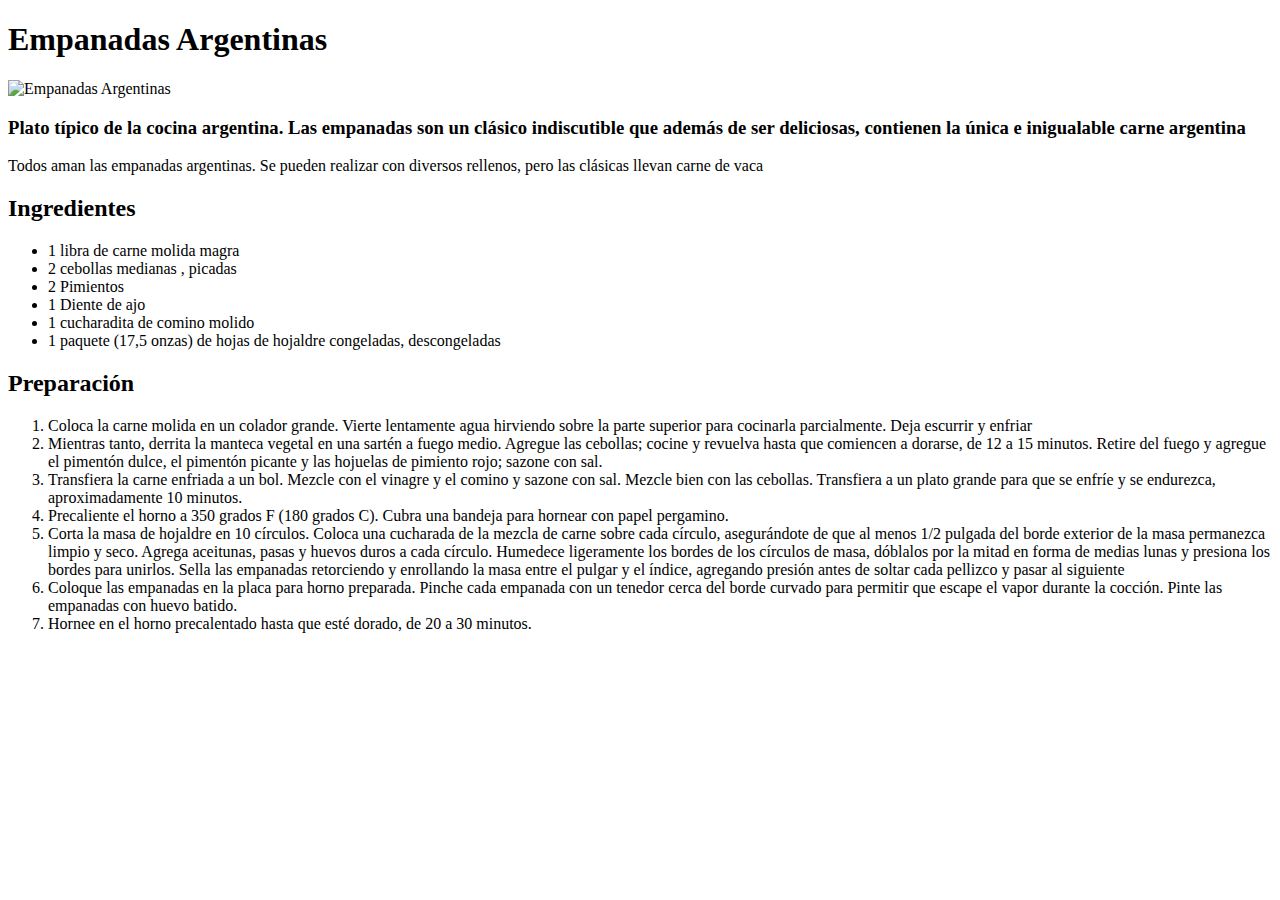
==== Recipes/Empanadas.html @ f62e889f "Add 3 new recipes to index" ====
<!DOCTYPE html>
<html lang="en">
<head>
    <meta charset="UTF-8">
    <meta name="viewport" content="width=device-width, initial-scale=1.0">
    <title>Empanadas Argentinas</title>
</head>
<body>
    <h1>Empanadas Argentinas</h1>

    <img src="https://imagesvc.meredithcorp.io/v3/mm/image?url=https%3A%2F%2Fpublic-assets-ucg.meredithcorp.io%2F483d0314ef960b4c4af2ef0b66035851%2F3947071.jpg&q=60&c=sc&poi=auto&orient=true&h=512" alt="Empanadas Argentinas">

    <h3>Plato típico de la cocina argentina. Las empanadas son un clásico indiscutible que además de ser deliciosas, contienen la única e inigualable carne argentina</h3>

    <p>Todos aman las empanadas argentinas. Se pueden realizar con diversos rellenos, pero las clásicas llevan carne de vaca</p>

    <h2>Ingredientes</h2>

    <ul>
        <li>1 libra de carne molida magra</li>
        <li>2 cebollas medianas , picadas</li>
        <li>2 Pimientos</li>
        <li>1 Diente de ajo</li>
        <li>1 cucharadita de comino molido</li>
        <li>1 paquete (17,5 onzas) de hojas de hojaldre congeladas, descongeladas</li>
    </ul>

    <h2>Preparación</h2>

    <ol>
        <li>Coloca la carne molida en un colador grande. Vierte lentamente agua hirviendo sobre la parte superior para cocinarla parcialmente. Deja escurrir y enfriar</li>
        <li>Mientras tanto, derrita la manteca vegetal en una sartén a fuego medio. Agregue las cebollas; cocine y revuelva hasta que comiencen a dorarse, de 12 a 15 minutos. Retire del fuego y agregue el pimentón dulce, el pimentón picante y las hojuelas de pimiento rojo; sazone con sal.</li>
        <li>Transfiera la carne enfriada a un bol. Mezcle con el vinagre y el comino y sazone con sal. Mezcle bien con las cebollas. Transfiera a un plato grande para que se enfríe y se endurezca, aproximadamente 10 minutos.</li>
        <li>Precaliente el horno a 350 grados F (180 grados C). Cubra una bandeja para hornear con papel pergamino.</li>
        <li>Corta la masa de hojaldre en 10 círculos. Coloca una cucharada de la mezcla de carne sobre cada círculo, asegurándote de que al menos 1/2 pulgada del borde exterior de la masa permanezca limpio y seco. Agrega aceitunas, pasas y huevos duros a cada círculo. Humedece ligeramente los bordes de los círculos de masa, dóblalos por la mitad en forma de medias lunas y presiona los bordes para unirlos. Sella las empanadas retorciendo y enrollando la masa entre el pulgar y el índice, agregando presión antes de soltar cada pellizco y pasar al siguiente</li>
        <li>Coloque las empanadas en la placa para horno preparada. Pinche cada empanada con un tenedor cerca del borde curvado para permitir que escape el vapor durante la cocción. Pinte las empanadas con huevo batido.</li>
        <li>Hornee en el horno precalentado hasta que esté dorado, de 20 a 30 minutos.</li>
    </ol>
    
</body>
</html>
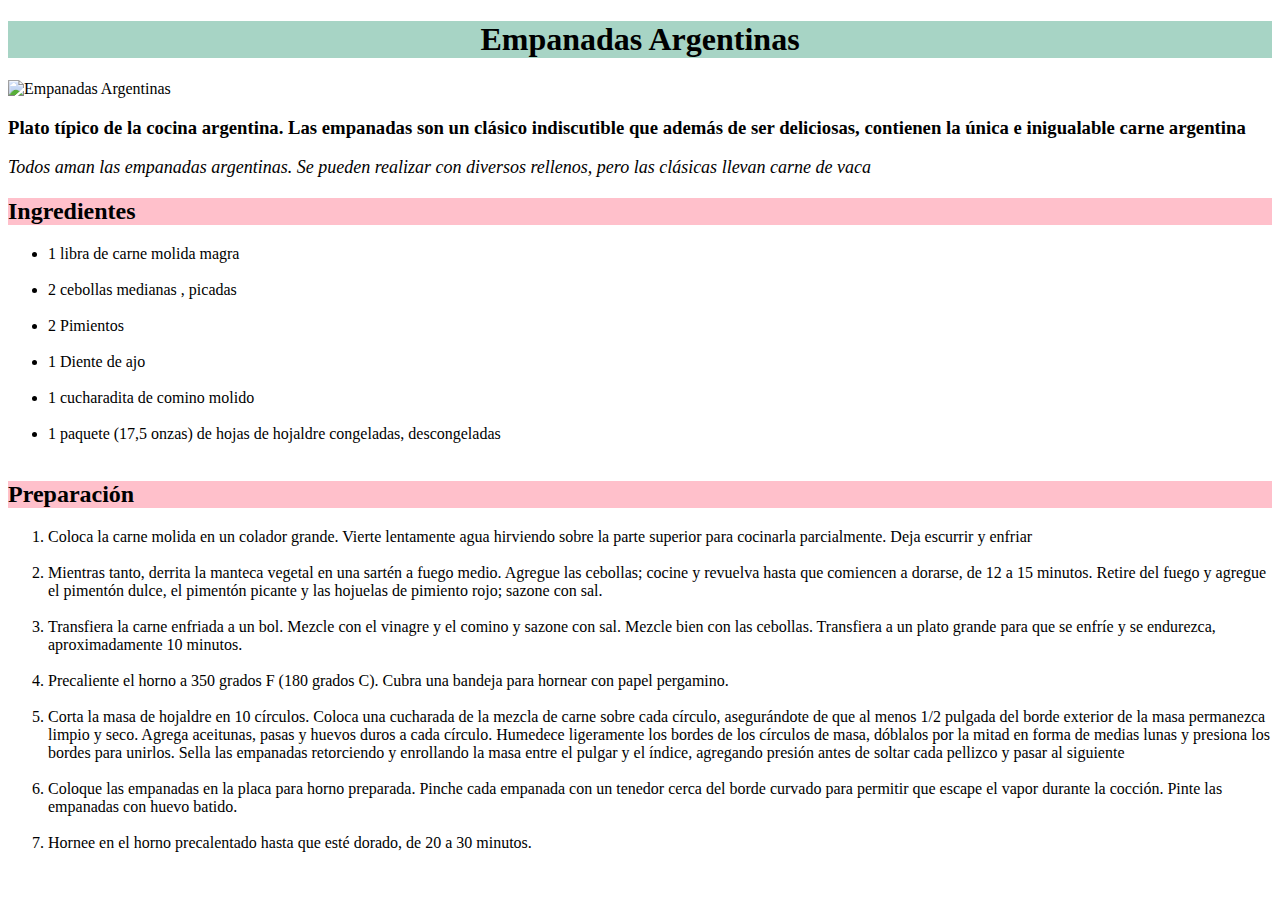
==== commit 8a08602e: "Add css to recipes pages" ====
--- a/Recipes/Empanadas.html
+++ b/Recipes/Empanadas.html
@@ -4,6 +4,7 @@
     <meta charset="UTF-8">
     <meta name="viewport" content="width=device-width, initial-scale=1.0">
     <title>Empanadas Argentinas</title>
+    <link rel="stylesheet" href="../style.css">
 </head>
 <body>
     <h1>Empanadas Argentinas</h1>
@@ -17,24 +18,24 @@
     <h2>Ingredientes</h2>
 
     <ul>
-        <li>1 libra de carne molida magra</li>
-        <li>2 cebollas medianas , picadas</li>
-        <li>2 Pimientos</li>
-        <li>1 Diente de ajo</li>
-        <li>1 cucharadita de comino molido</li>
-        <li>1 paquete (17,5 onzas) de hojas de hojaldre congeladas, descongeladas</li>
+        <li>1 libra de carne molida magra</li><br>
+        <li>2 cebollas medianas , picadas</li><br>
+        <li>2 Pimientos</li><br>
+        <li>1 Diente de ajo</li><br>
+        <li>1 cucharadita de comino molido</li><br>
+        <li>1 paquete (17,5 onzas) de hojas de hojaldre congeladas, descongeladas</li><br>
     </ul>
 
     <h2>Preparación</h2>
 
     <ol>
-        <li>Coloca la carne molida en un colador grande. Vierte lentamente agua hirviendo sobre la parte superior para cocinarla parcialmente. Deja escurrir y enfriar</li>
-        <li>Mientras tanto, derrita la manteca vegetal en una sartén a fuego medio. Agregue las cebollas; cocine y revuelva hasta que comiencen a dorarse, de 12 a 15 minutos. Retire del fuego y agregue el pimentón dulce, el pimentón picante y las hojuelas de pimiento rojo; sazone con sal.</li>
-        <li>Transfiera la carne enfriada a un bol. Mezcle con el vinagre y el comino y sazone con sal. Mezcle bien con las cebollas. Transfiera a un plato grande para que se enfríe y se endurezca, aproximadamente 10 minutos.</li>
-        <li>Precaliente el horno a 350 grados F (180 grados C). Cubra una bandeja para hornear con papel pergamino.</li>
-        <li>Corta la masa de hojaldre en 10 círculos. Coloca una cucharada de la mezcla de carne sobre cada círculo, asegurándote de que al menos 1/2 pulgada del borde exterior de la masa permanezca limpio y seco. Agrega aceitunas, pasas y huevos duros a cada círculo. Humedece ligeramente los bordes de los círculos de masa, dóblalos por la mitad en forma de medias lunas y presiona los bordes para unirlos. Sella las empanadas retorciendo y enrollando la masa entre el pulgar y el índice, agregando presión antes de soltar cada pellizco y pasar al siguiente</li>
-        <li>Coloque las empanadas en la placa para horno preparada. Pinche cada empanada con un tenedor cerca del borde curvado para permitir que escape el vapor durante la cocción. Pinte las empanadas con huevo batido.</li>
-        <li>Hornee en el horno precalentado hasta que esté dorado, de 20 a 30 minutos.</li>
+        <li>Coloca la carne molida en un colador grande. Vierte lentamente agua hirviendo sobre la parte superior para cocinarla parcialmente. Deja escurrir y enfriar</li><br>
+        <li>Mientras tanto, derrita la manteca vegetal en una sartén a fuego medio. Agregue las cebollas; cocine y revuelva hasta que comiencen a dorarse, de 12 a 15 minutos. Retire del fuego y agregue el pimentón dulce, el pimentón picante y las hojuelas de pimiento rojo; sazone con sal.</li><br>
+        <li>Transfiera la carne enfriada a un bol. Mezcle con el vinagre y el comino y sazone con sal. Mezcle bien con las cebollas. Transfiera a un plato grande para que se enfríe y se endurezca, aproximadamente 10 minutos.</li><br>
+        <li>Precaliente el horno a 350 grados F (180 grados C). Cubra una bandeja para hornear con papel pergamino.</li><br>
+        <li>Corta la masa de hojaldre en 10 círculos. Coloca una cucharada de la mezcla de carne sobre cada círculo, asegurándote de que al menos 1/2 pulgada del borde exterior de la masa permanezca limpio y seco. Agrega aceitunas, pasas y huevos duros a cada círculo. Humedece ligeramente los bordes de los círculos de masa, dóblalos por la mitad en forma de medias lunas y presiona los bordes para unirlos. Sella las empanadas retorciendo y enrollando la masa entre el pulgar y el índice, agregando presión antes de soltar cada pellizco y pasar al siguiente</li><br>
+        <li>Coloque las empanadas en la placa para horno preparada. Pinche cada empanada con un tenedor cerca del borde curvado para permitir que escape el vapor durante la cocción. Pinte las empanadas con huevo batido.</li><br>
+        <li>Hornee en el horno precalentado hasta que esté dorado, de 20 a 30 minutos.</li><br>
     </ol>
     
 </body>
--- a/style.css
+++ b/style.css
@@ -0,0 +1,17 @@
+body {
+    font-family: 'Times New Roman', Times, serif;
+}
+
+h1 {
+    text-align: center;
+    background-color: rgb(167, 212, 197);
+}
+
+h2 {
+    background-color: pink;
+}
+
+p{
+    font-size: 18px;
+    font-style: italic;
+}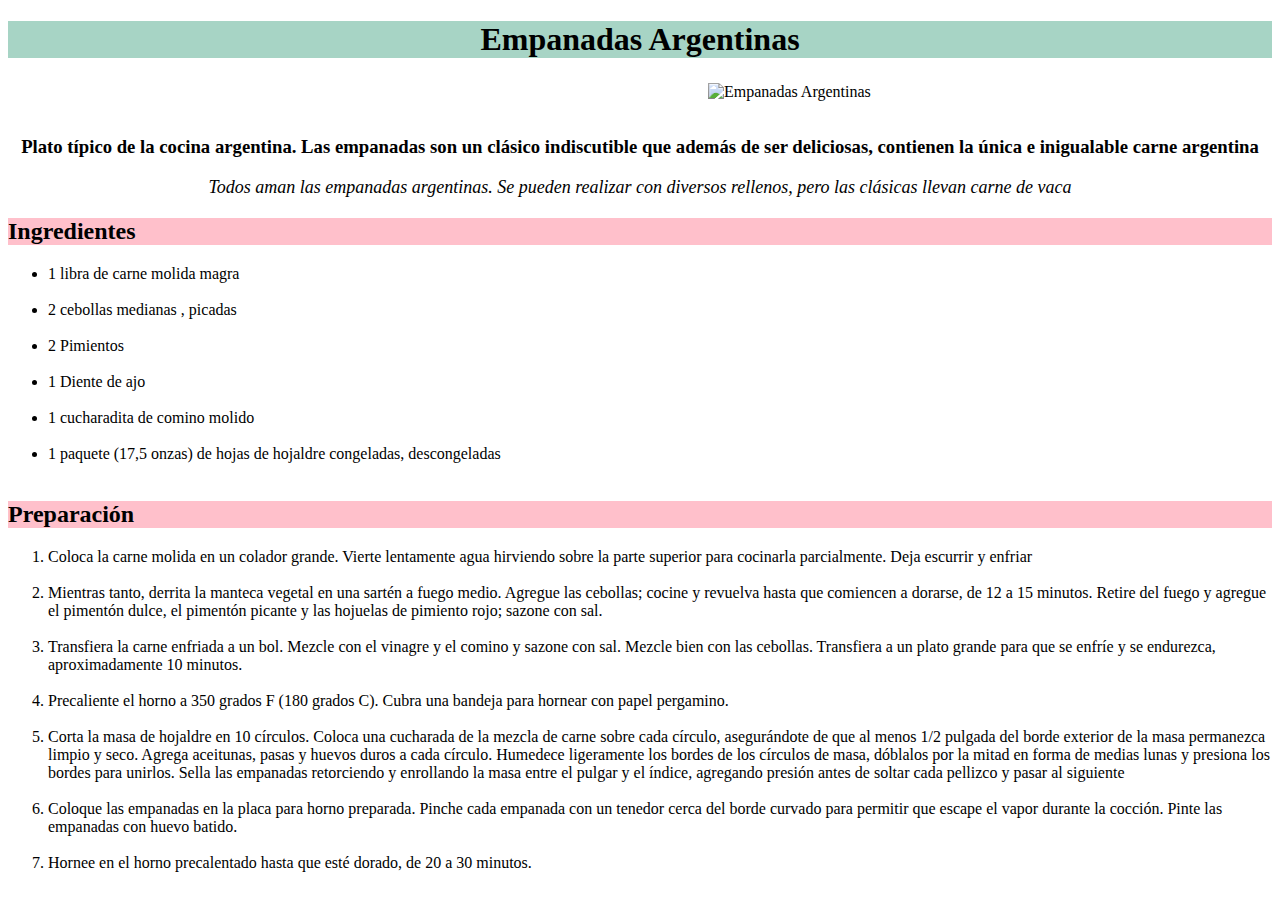
==== commit dd61648d: "Add divs for img and descriptions recipes, apply css to divs" ====
--- a/Recipes/Empanadas.html
+++ b/Recipes/Empanadas.html
@@ -9,11 +9,15 @@
 <body>
     <h1>Empanadas Argentinas</h1>
 
+    <div class="empanadas-photo">
     <img src="https://imagesvc.meredithcorp.io/v3/mm/image?url=https%3A%2F%2Fpublic-assets-ucg.meredithcorp.io%2F483d0314ef960b4c4af2ef0b66035851%2F3947071.jpg&q=60&c=sc&poi=auto&orient=true&h=512" alt="Empanadas Argentinas">
+    </div>
 
+    <div class="description">
     <h3>Plato típico de la cocina argentina. Las empanadas son un clásico indiscutible que además de ser deliciosas, contienen la única e inigualable carne argentina</h3>
 
     <p>Todos aman las empanadas argentinas. Se pueden realizar con diversos rellenos, pero las clásicas llevan carne de vaca</p>
+    </div>
 
     <h2>Ingredientes</h2>
 
--- a/style.css
+++ b/style.css
@@ -14,4 +14,36 @@
 p{
     font-size: 18px;
     font-style: italic;
+}
+
+div.menu-recipes {
+    text-align: center;
+    padding: 20px;
+    margin: 12px;
+}
+
+div.pizza-photo {
+    width: 200px;
+    height: auto;
+    margin-top: 25px;
+    margin-left: 550px;
+}
+
+div.description {
+    text-align: center;
+    margin-top: 35px;
+}
+
+div.spaghetti-photo{
+    width: 200px;
+    height: auto;
+    margin-top: 25px;
+    margin-left: 600px;
+}
+
+div.empanadas-photo{
+    width: 200px;
+    height: auto;
+    margin-top: 25px;
+    margin-left: 700px;
 }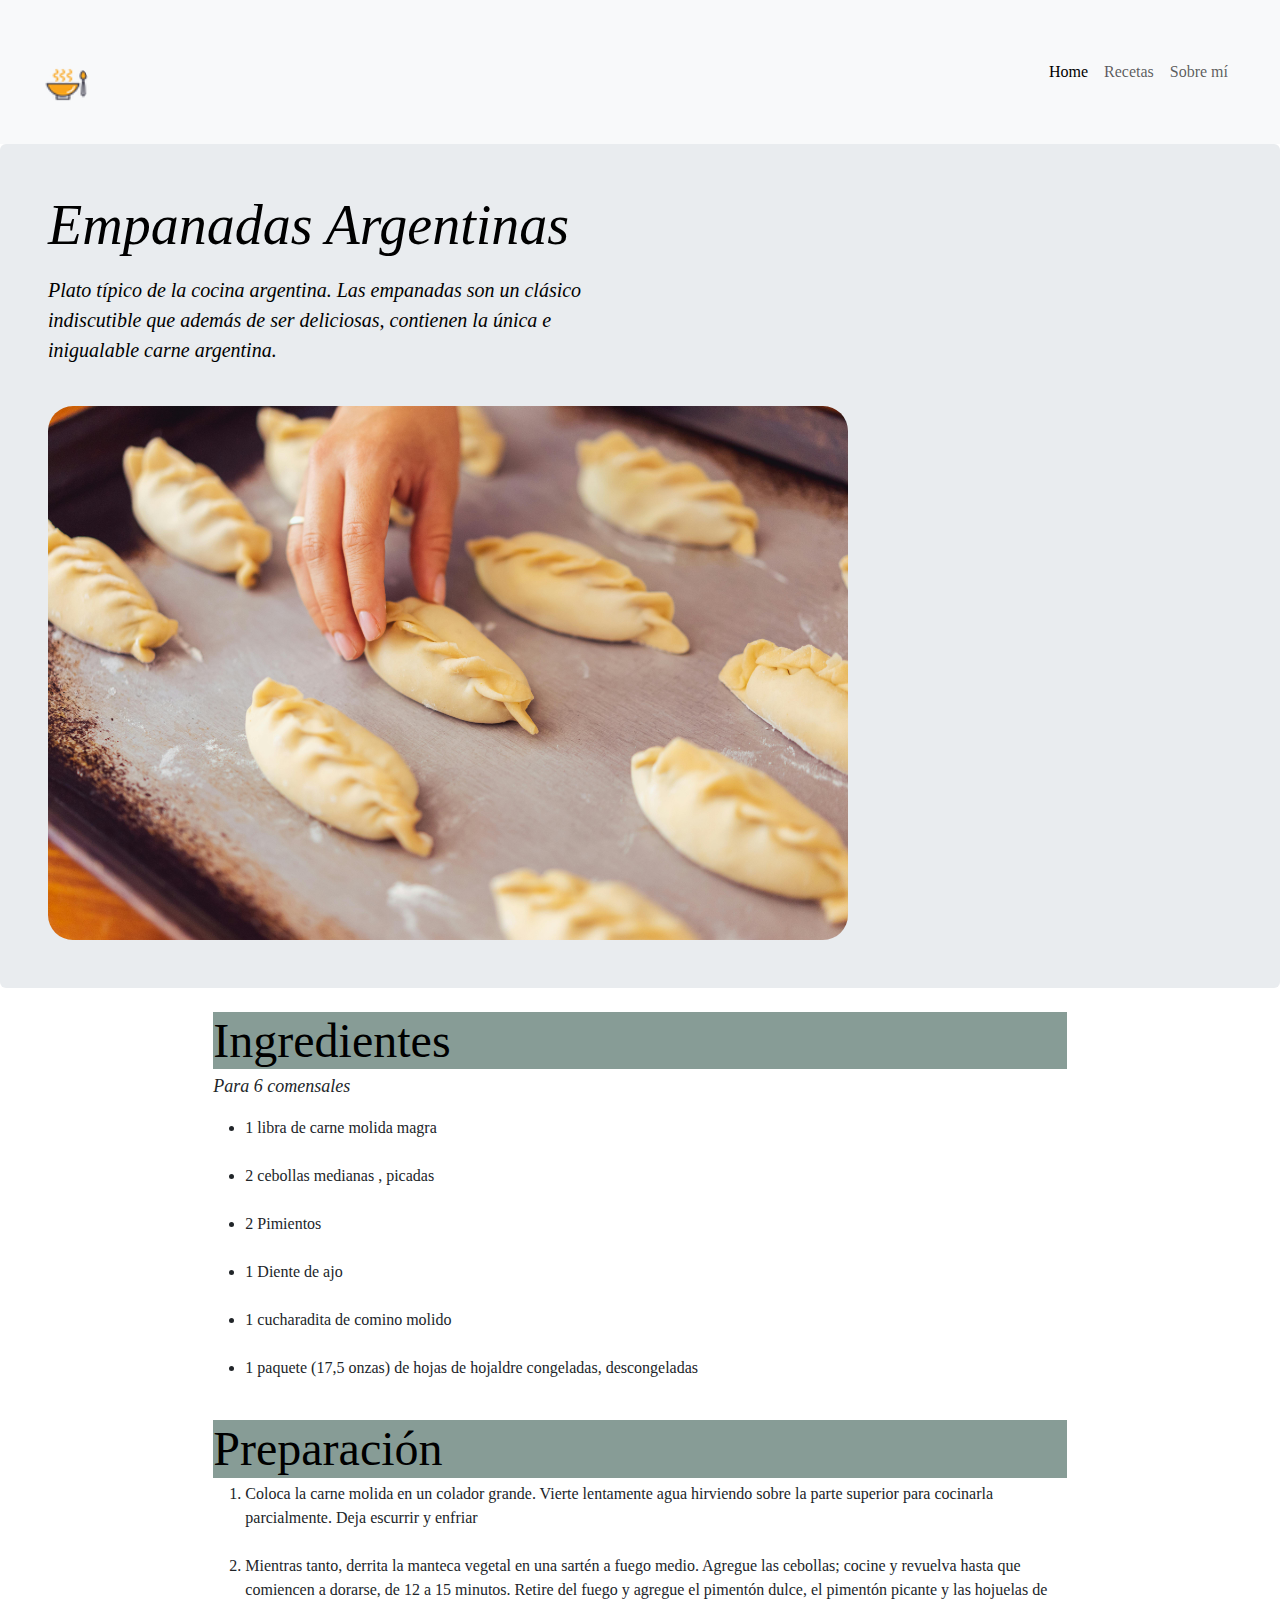
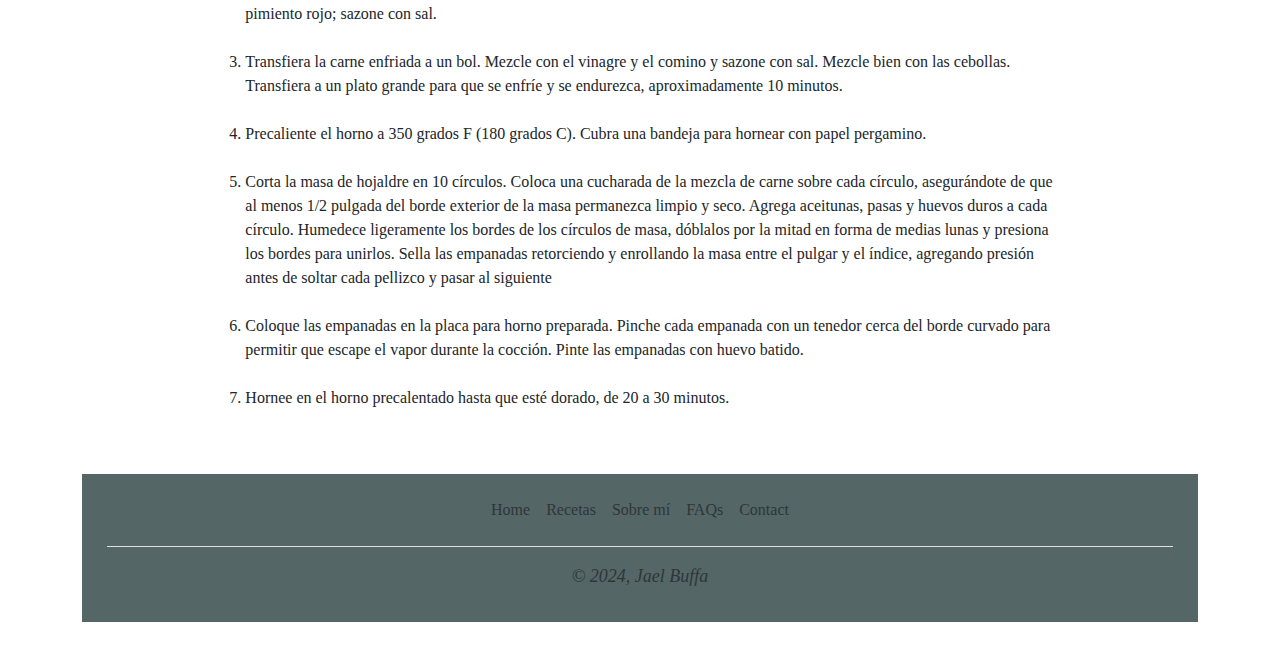
==== commit 812c7021: "Agregué link de ref para volver a Home desde navbar y footer" ====
--- a/Recipes/Empanadas.html
+++ b/Recipes/Empanadas.html
@@ -4,43 +4,85 @@
     <meta charset="UTF-8">
     <meta name="viewport" content="width=device-width, initial-scale=1.0">
     <title>Empanadas Argentinas</title>
+    <link href="https://cdn.jsdelivr.net/npm/bootstrap@5.3.3/dist/css/bootstrap.min.css" rel="stylesheet" integrity="sha384-QWTKZyjpPEjISv5WaRU9OFeRpok6YctnYmDr5pNlyT2bRjXh0JMhjY6hW+ALEwIH" crossorigin="anonymous">
     <link rel="stylesheet" href="../style.css">
 </head>
 <body>
-    <h1>Empanadas Argentinas</h1>
+    <nav class="navbar navbar-expand-md bg-body-tertiary">
+        <div class="container-fluid">
+          <button class="navbar-toggler" type="button" data-bs-toggle="collapse" data-bs-target="#navbarTogglerDemo01" aria-controls="navbarTogglerDemo01" aria-expanded="false" aria-label="Toggle navigation">
+            <span class="navbar-toggler-icon"></span>
+          </button>
+          <div class="collapse navbar-collapse" id="navbarTogglerDemo01">
+            <a class="navbar-brand" href="#">
+                <img src="../Images/food (1).png" width="45px" height="45px">
+            </a>
+            <ul class="navbar-nav d-flex justify-content-center align-items-center">
+              <li class="nav-item">
+                <a class="nav-link active" aria-current="page" href="http://127.0.0.1:3000/index.html">Home</a>
+              </li>
+              <li class="nav-item">
+                <a class="nav-link" href="#">Recetas</a>
+              </li>
+              <li class="nav-item">
+                <a class="nav-link" href="#">Sobre mí</a>
+              </li>
+            </ul>
+          </div>
+        </div>
+      </nav>
+      <div class="titleemp">
+      <div class="p-4 p-md-5 mb-4 rounded text-body-emphasis bg-body-secondary">
+        <div class="col-lg-6 px-0">
+          <h1 class="display-4 fst-italic">Empanadas Argentinas</h1>
+          <p class="lead my-3">Plato típico de la cocina argentina. Las empanadas son un clásico indiscutible que además de ser deliciosas, contienen la única e inigualable carne argentina.</p>
+        </div>
+        <div>
+            <img src="../Images/pexels-cristian-rojas-8279639.jpg" width="800px">
+        </div>
+      </div>
+    </div>
+      <div class="empanadasbystep">
+      <div class="col-md-8">
+          <h2 class="display-5 link-body-emphasis mb-1">Ingredientes</h2>
+          <p class="blog-post-meta">Para 6 comensales</p>
 
-    <div class="empanadas-photo">
-    <img src="https://imagesvc.meredithcorp.io/v3/mm/image?url=https%3A%2F%2Fpublic-assets-ucg.meredithcorp.io%2F483d0314ef960b4c4af2ef0b66035851%2F3947071.jpg&q=60&c=sc&poi=auto&orient=true&h=512" alt="Empanadas Argentinas">
+          <ul>
+            <li>1 libra de carne molida magra</li><br>
+            <li>2 cebollas medianas , picadas</li><br>
+            <li>2 Pimientos</li><br>
+            <li>1 Diente de ajo</li><br>
+            <li>1 cucharadita de comino molido</li><br>
+            <li>1 paquete (17,5 onzas) de hojas de hojaldre congeladas, descongeladas</li><br>
+            </ul>
+  
+          <h2 class="display-5 link-body-emphasis mb-1">Preparación</h2>
+          <ol>
+            <li>Coloca la carne molida en un colador grande. Vierte lentamente agua hirviendo sobre la parte superior para cocinarla parcialmente. Deja escurrir y enfriar</li><br>
+            <li>Mientras tanto, derrita la manteca vegetal en una sartén a fuego medio. Agregue las cebollas; cocine y revuelva hasta que comiencen a dorarse, de 12 a 15 minutos. Retire del fuego y agregue el pimentón dulce, el pimentón picante y las hojuelas de pimiento rojo; sazone con sal.</li><br>
+            <li>Transfiera la carne enfriada a un bol. Mezcle con el vinagre y el comino y sazone con sal. Mezcle bien con las cebollas. Transfiera a un plato grande para que se enfríe y se endurezca, aproximadamente 10 minutos.</li><br>
+            <li>Precaliente el horno a 350 grados F (180 grados C). Cubra una bandeja para hornear con papel pergamino.</li><br>
+            <li>Corta la masa de hojaldre en 10 círculos. Coloca una cucharada de la mezcla de carne sobre cada círculo, asegurándote de que al menos 1/2 pulgada del borde exterior de la masa permanezca limpio y seco. Agrega aceitunas, pasas y huevos duros a cada círculo. Humedece ligeramente los bordes de los círculos de masa, dóblalos por la mitad en forma de medias lunas y presiona los bordes para unirlos. Sella las empanadas retorciendo y enrollando la masa entre el pulgar y el índice, agregando presión antes de soltar cada pellizco y pasar al siguiente</li><br>
+            <li>Coloque las empanadas en la placa para horno preparada. Pinche cada empanada con un tenedor cerca del borde curvado para permitir que escape el vapor durante la cocción. Pinte las empanadas con huevo batido.</li><br>
+            <li>Hornee en el horno precalentado hasta que esté dorado, de 20 a 30 minutos.</li><br>
+        </ol>
+      </div>
     </div>
 
-    <div class="description">
-    <h3>Plato típico de la cocina argentina. Las empanadas son un clásico indiscutible que además de ser deliciosas, contienen la única e inigualable carne argentina</h3>
+    <div class="container">
+        <footer class="py-3 my-4">
+          <ul class="nav justify-content-center border-bottom pb-3 mb-3">
+            <li class="nav-item"><a href="http://127.0.0.1:3000/index.html" class="nav-link px-2 text-body-secondary">Home</a></li>
+            <li class="nav-item"><a href="#" class="nav-link px-2 text-body-secondary">Recetas</a></li>
+            <li class="nav-item"><a href="#" class="nav-link px-2 text-body-secondary">Sobre mí</a></li>
+            <li class="nav-item"><a href="#" class="nav-link px-2 text-body-secondary">FAQs</a></li>
+            <li class="nav-item"><a href="#" class="nav-link px-2 text-body-secondary">Contact</a></li>
+          </ul>
+          <p class="text-center text-body-secondary">© 2024, Jael Buffa</p>
+        </footer>
+      </div>
 
-    <p>Todos aman las empanadas argentinas. Se pueden realizar con diversos rellenos, pero las clásicas llevan carne de vaca</p>
-    </div>
-
-    <h2>Ingredientes</h2>
-
-    <ul>
-        <li>1 libra de carne molida magra</li><br>
-        <li>2 cebollas medianas , picadas</li><br>
-        <li>2 Pimientos</li><br>
-        <li>1 Diente de ajo</li><br>
-        <li>1 cucharadita de comino molido</li><br>
-        <li>1 paquete (17,5 onzas) de hojas de hojaldre congeladas, descongeladas</li><br>
-    </ul>
-
-    <h2>Preparación</h2>
-
-    <ol>
-        <li>Coloca la carne molida en un colador grande. Vierte lentamente agua hirviendo sobre la parte superior para cocinarla parcialmente. Deja escurrir y enfriar</li><br>
-        <li>Mientras tanto, derrita la manteca vegetal en una sartén a fuego medio. Agregue las cebollas; cocine y revuelva hasta que comiencen a dorarse, de 12 a 15 minutos. Retire del fuego y agregue el pimentón dulce, el pimentón picante y las hojuelas de pimiento rojo; sazone con sal.</li><br>
-        <li>Transfiera la carne enfriada a un bol. Mezcle con el vinagre y el comino y sazone con sal. Mezcle bien con las cebollas. Transfiera a un plato grande para que se enfríe y se endurezca, aproximadamente 10 minutos.</li><br>
-        <li>Precaliente el horno a 350 grados F (180 grados C). Cubra una bandeja para hornear con papel pergamino.</li><br>
-        <li>Corta la masa de hojaldre en 10 círculos. Coloca una cucharada de la mezcla de carne sobre cada círculo, asegurándote de que al menos 1/2 pulgada del borde exterior de la masa permanezca limpio y seco. Agrega aceitunas, pasas y huevos duros a cada círculo. Humedece ligeramente los bordes de los círculos de masa, dóblalos por la mitad en forma de medias lunas y presiona los bordes para unirlos. Sella las empanadas retorciendo y enrollando la masa entre el pulgar y el índice, agregando presión antes de soltar cada pellizco y pasar al siguiente</li><br>
-        <li>Coloque las empanadas en la placa para horno preparada. Pinche cada empanada con un tenedor cerca del borde curvado para permitir que escape el vapor durante la cocción. Pinte las empanadas con huevo batido.</li><br>
-        <li>Hornee en el horno precalentado hasta que esté dorado, de 20 a 30 minutos.</li><br>
-    </ol>
+    <script src="https://cdn.jsdelivr.net/npm/bootstrap@5.3.3/dist/js/bootstrap.bundle.min.js" integrity="sha384-YvpcrYf0tY3lHB60NNkmXc5s9fDVZLESaAA55NDzOxhy9GkcIdslK1eN7N6jIeHz" crossorigin="anonymous"></script>
     
 </body>
 </html>--- a/style.css
+++ b/style.css
@@ -2,13 +2,60 @@
     font-family: 'Times New Roman', Times, serif;
 }
 
-h1 {
-    text-align: center;
-    background-color: rgb(167, 212, 197);
+.navbar {
+    padding:  2rem;
 }
 
+.navbar-collapse {
+    align-items: center;
+    justify-content: space-between;
+}
+
+@media screen and (max-width: 767px) {
+    .navbar-brand {
+        display: none;
+    }
+}
+
+section {
+    display: flex;
+    flex-direction: column;
+    align-items: center;
+    justify-content: center;
+    text-align: center;
+}
+
+.recetasmenu {
+    display: flex;
+    justify-content: space-around;
+    align-items: center;
+    
+}
+
+a {
+    outline: none;
+    text-decoration: none;
+    color: black;
+    font-weight: bolder;
+    font-size: large;
+}
+
+.frase {
+    display: flex;
+    align-items: center;
+    justify-content: center;
+}
+
+.recipes {
+    width: 100%;
+    margin-top: 100px;
+    padding: 2rem;
+    background-color: rgb(118, 143, 135);
+}
+
+
 h2 {
-    background-color: pink;
+    background-color: rgb(135, 156, 150);
 }
 
 p{
@@ -16,34 +63,25 @@
     font-style: italic;
 }
 
-div.menu-recipes {
-    text-align: center;
-    padding: 20px;
-    margin: 12px;
+.empanadasbystep {
+    display: flex;
+    justify-content: center;
+    align-items: center;
 }
 
-div.pizza-photo {
-    width: 200px;
-    height: auto;
-    margin-top: 25px;
-    margin-left: 550px;
+.titleemp {
+    display: flex;
+    justify-content: center;
+    align-items: center;
 }
 
-div.description {
-    text-align: center;
-    margin-top: 35px;
+img {
+    border-radius: 25px;
+    margin-top: 25px;
 }
 
-div.spaghetti-photo{
-    width: 200px;
-    height: auto;
-    margin-top: 25px;
-    margin-left: 600px;
-}
-
-div.empanadas-photo{
-    width: 200px;
-    height: auto;
-    margin-top: 25px;
-    margin-left: 700px;
+footer {
+    padding: 25px;
+    margin-top: 50px;
+    background-color: rgb(84, 102, 102);
 }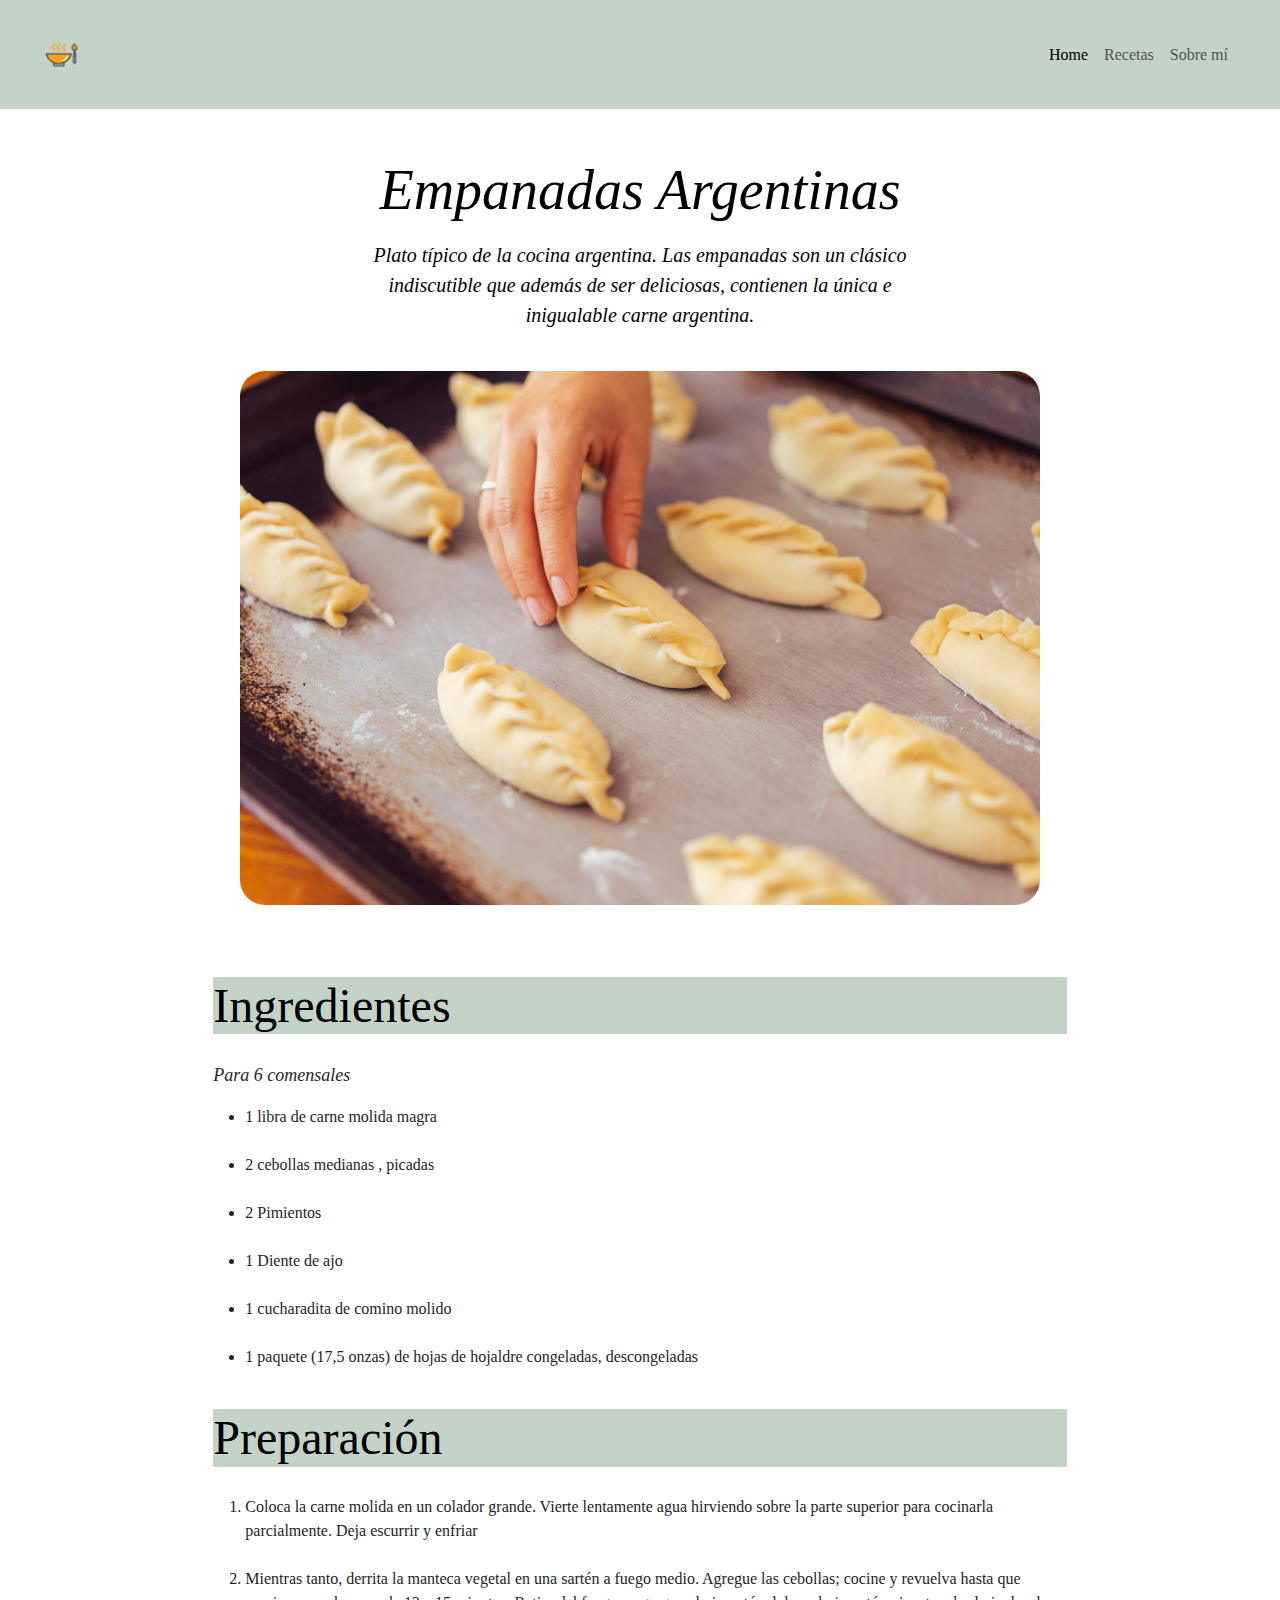
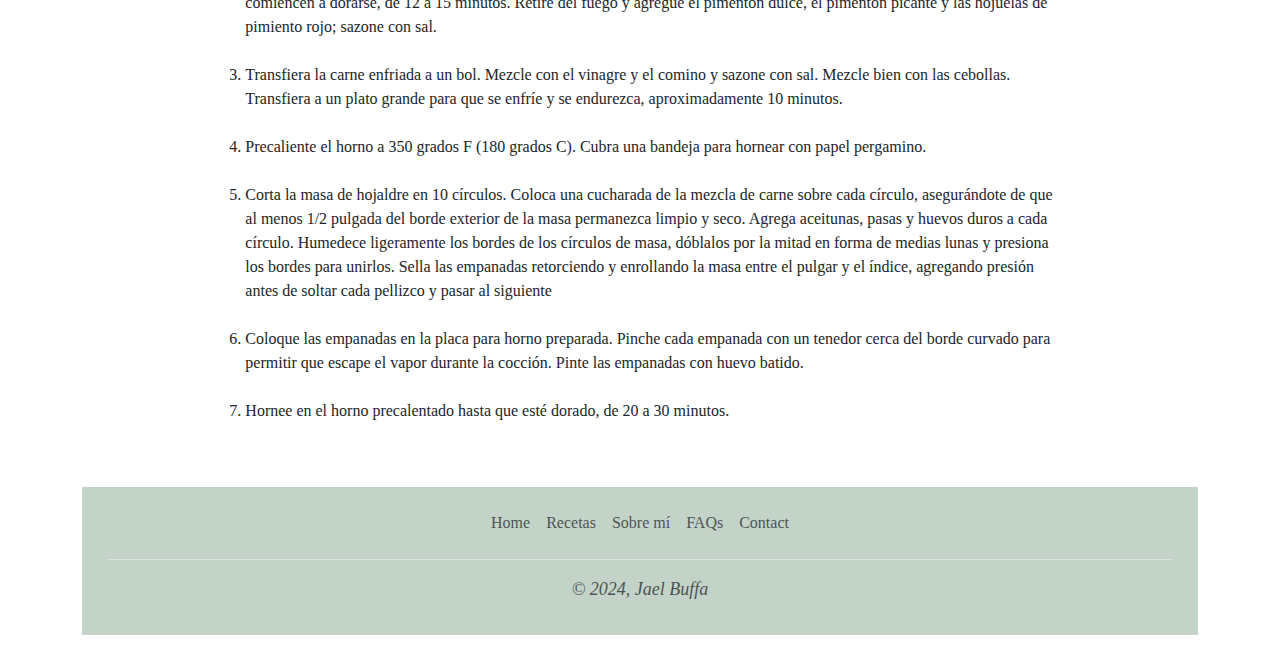
==== commit 4489fb17: "Corregí los colores y la ubicacion en el centro de imagenes con el texto de cada receta" ====
--- a/Recipes/Empanadas.html
+++ b/Recipes/Empanadas.html
@@ -8,18 +8,19 @@
     <link rel="stylesheet" href="../style.css">
 </head>
 <body>
-    <nav class="navbar navbar-expand-md bg-body-tertiary">
+    <nav class="navbar navbar-expand-md">
         <div class="container-fluid">
           <button class="navbar-toggler" type="button" data-bs-toggle="collapse" data-bs-target="#navbarTogglerDemo01" aria-controls="navbarTogglerDemo01" aria-expanded="false" aria-label="Toggle navigation">
             <span class="navbar-toggler-icon"></span>
           </button>
           <div class="collapse navbar-collapse" id="navbarTogglerDemo01">
             <a class="navbar-brand" href="#">
-                <img src="../Images/food (1).png" width="45px" height="45px">
+              <img src="../Images/food (1).png" width="35px" height="35px" style="
+              margin-top: 0px;">
             </a>
             <ul class="navbar-nav d-flex justify-content-center align-items-center">
               <li class="nav-item">
-                <a class="nav-link active" aria-current="page" href="http://127.0.0.1:3000/index.html">Home</a>
+                <a class="nav-link active" aria-current="page" href="../index.html">Home</a>
               </li>
               <li class="nav-item">
                 <a class="nav-link" href="#">Recetas</a>
@@ -31,20 +32,20 @@
           </div>
         </div>
       </nav>
-      <div class="titleemp">
-      <div class="p-4 p-md-5 mb-4 rounded text-body-emphasis bg-body-secondary">
+     <div class="titleemp">
+      <div class="p-4 p-md-5 mb-4 rounded text-body-emphasis">
         <div class="col-lg-6 px-0">
           <h1 class="display-4 fst-italic">Empanadas Argentinas</h1>
           <p class="lead my-3">Plato típico de la cocina argentina. Las empanadas son un clásico indiscutible que además de ser deliciosas, contienen la única e inigualable carne argentina.</p>
         </div>
         <div>
-            <img src="../Images/pexels-cristian-rojas-8279639.jpg" width="800px">
+          <img src="../Images/pexels-cristian-rojas-8279639.jpg" width="800px">
         </div>
-      </div>
+     </div>
     </div>
       <div class="empanadasbystep">
       <div class="col-md-8">
-          <h2 class="display-5 link-body-emphasis mb-1">Ingredientes</h2>
+          <h2 class="display-5 link-body-emphasis mb-1">Ingredientes</h2><br>
           <p class="blog-post-meta">Para 6 comensales</p>
 
           <ul>
@@ -56,7 +57,7 @@
             <li>1 paquete (17,5 onzas) de hojas de hojaldre congeladas, descongeladas</li><br>
             </ul>
   
-          <h2 class="display-5 link-body-emphasis mb-1">Preparación</h2>
+          <h2 class="display-5 link-body-emphasis mb-1">Preparación</h2><br>
           <ol>
             <li>Coloca la carne molida en un colador grande. Vierte lentamente agua hirviendo sobre la parte superior para cocinarla parcialmente. Deja escurrir y enfriar</li><br>
             <li>Mientras tanto, derrita la manteca vegetal en una sartén a fuego medio. Agregue las cebollas; cocine y revuelva hasta que comiencen a dorarse, de 12 a 15 minutos. Retire del fuego y agregue el pimentón dulce, el pimentón picante y las hojuelas de pimiento rojo; sazone con sal.</li><br>
@@ -72,7 +73,7 @@
     <div class="container">
         <footer class="py-3 my-4">
           <ul class="nav justify-content-center border-bottom pb-3 mb-3">
-            <li class="nav-item"><a href="http://127.0.0.1:3000/index.html" class="nav-link px-2 text-body-secondary">Home</a></li>
+            <li class="nav-item"><a href="../index.html" class="nav-link px-2 text-body-secondary">Home</a></li>
             <li class="nav-item"><a href="#" class="nav-link px-2 text-body-secondary">Recetas</a></li>
             <li class="nav-item"><a href="#" class="nav-link px-2 text-body-secondary">Sobre mí</a></li>
             <li class="nav-item"><a href="#" class="nav-link px-2 text-body-secondary">FAQs</a></li>
--- a/style.css
+++ b/style.css
@@ -1,5 +1,9 @@
 body {
     font-family: 'Times New Roman', Times, serif;
+}
+
+nav {
+    background-color: rgb(195, 211, 200);
 }
 
 .navbar {
@@ -9,7 +13,9 @@
 .navbar-collapse {
     align-items: center;
     justify-content: space-between;
+
 }
+
 
 @media screen and (max-width: 767px) {
     .navbar-brand {
@@ -17,19 +23,25 @@
     }
 }
 
+
 section {
     display: flex;
     flex-direction: column;
     align-items: center;
     justify-content: center;
+}
+
+
+.card {
+    border: none;
     text-align: center;
 }
 
 .recetasmenu {
     display: flex;
-    justify-content: space-around;
+    justify-content: center;
     align-items: center;
-    
+    gap: 82px;
 }
 
 a {
@@ -42,7 +54,37 @@
 
 .frase {
     display: flex;
+    margin-left: 20px;
+    padding: 60px;
+}
+
+
+#recetasDest {
+    margin-top: 85px;
+    padding-top: 50px;
+    display: flex;
+    flex-direction: column;
     align-items: center;
+}
+
+#recetasDest > h2 {
+    background-color:rgb(255, 255, 255);
+    font-size: 3rem;
+    margin-top: 50px;
+}
+
+.titleemp {
+    display: flex;
+    align-items: center;
+    text-align: center;
+    justify-content: center;
+}
+
+.titleemp > div {
+    display: flex;
+    flex-direction: column;
+    align-items: center;
+    text-align: center;
     justify-content: center;
 }
 
@@ -50,15 +92,15 @@
     width: 100%;
     margin-top: 100px;
     padding: 2rem;
-    background-color: rgb(118, 143, 135);
+    background-color:  rgb(195, 211, 200);
 }
 
 
 h2 {
-    background-color: rgb(135, 156, 150);
+    background-color:  rgb(195, 211, 200);
 }
 
-p{
+p {
     font-size: 18px;
     font-style: italic;
 }
@@ -69,19 +111,27 @@
     align-items: center;
 }
 
-.titleemp {
-    display: flex;
-    justify-content: center;
-    align-items: center;
-}
 
 img {
     border-radius: 25px;
     margin-top: 25px;
 }
 
+
+@media only screen and (max-width: 768px) {
+    div {
+      width: 100%;
+    }
+  }
+
+  @media only screen and (min-width: 320px) {
+    .recetasmenu {
+      flex-wrap: wrap;
+    }
+  }
+
 footer {
     padding: 25px;
     margin-top: 50px;
-    background-color: rgb(84, 102, 102);
+    background-color:  rgb(195, 211, 200);
 }